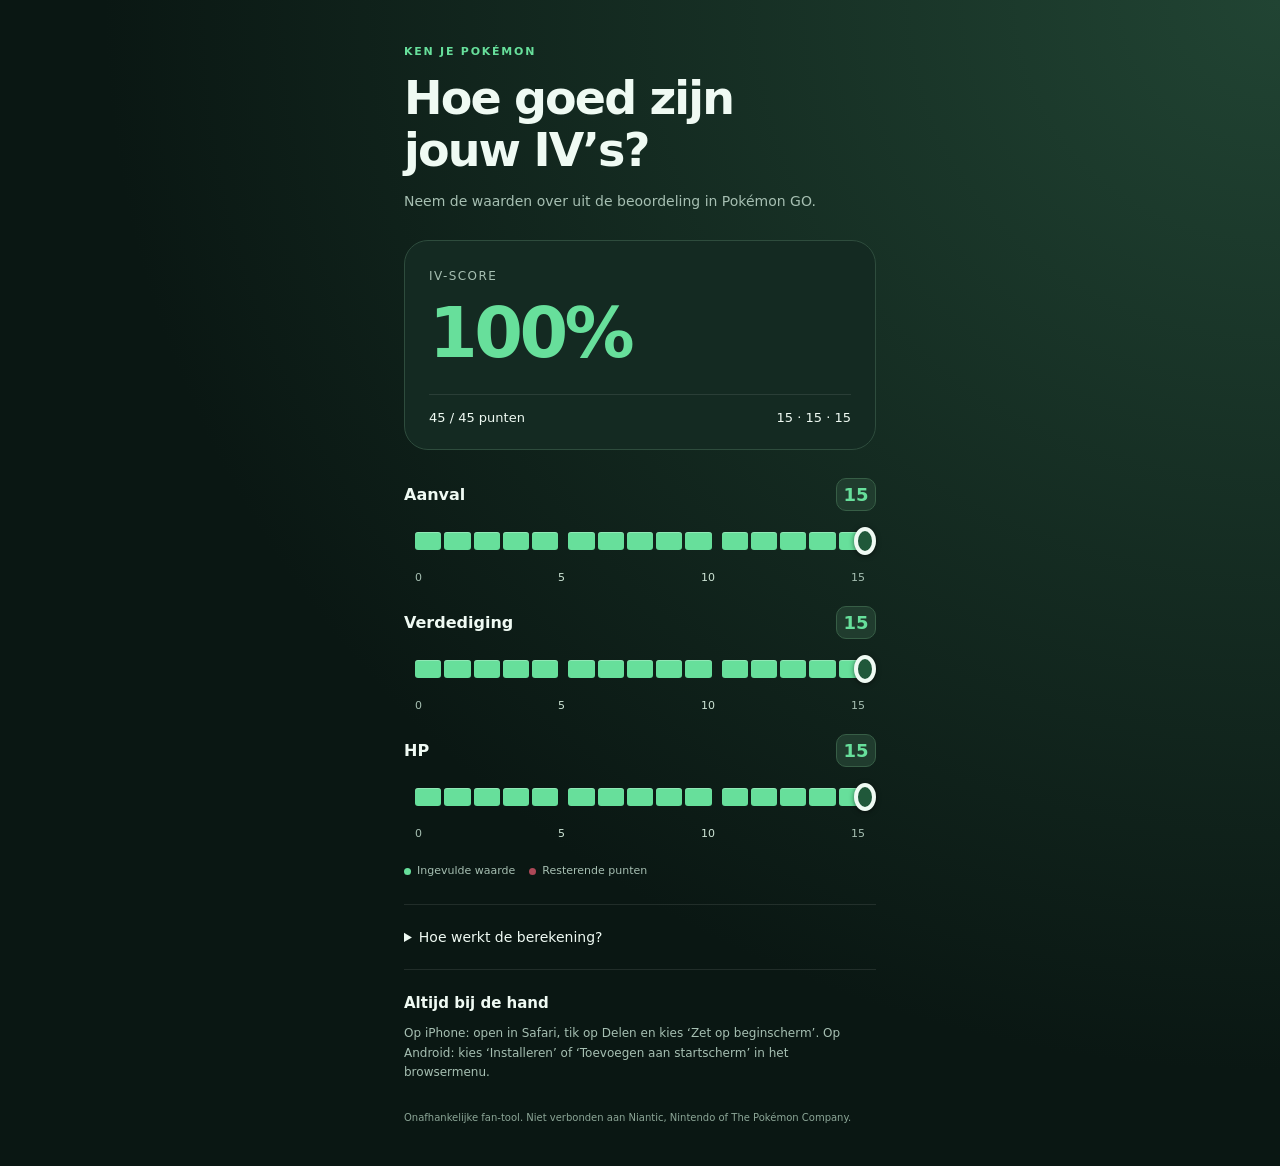
==== iv-checker/index.html @ d9f9bf14 "Show IV sliders as fifteen blocks in groups of five" ====
<!doctype html>
<html lang="nl"><head><meta charset="utf-8"><meta name="viewport" content="width=device-width,initial-scale=1"><meta name="theme-color" content="#10231d"><link rel="manifest" href="manifest.webmanifest"><link rel="icon" href="icon.svg"><link rel="apple-touch-icon" href="icon-180.png"><link rel="stylesheet" href="style.css?v=2"><title>Pokémon GO IV Checker</title><script src="app.js?v=2" defer></script></head>
<body><main><header><small>KEN JE POKÉMON</small><h1>Hoe goed zijn<br>jouw IV’s?</h1><p>Neem de waarden over uit de beoordeling in Pokémon GO.</p></header>
<section class="result" aria-label="IV-resultaat"><span>IV-score</span><output id="percentage" aria-live="polite" aria-atomic="true">100%</output><div><span id="total">45 / 45 punten</span><span id="values">15 · 15 · 15</span></div></section>
<section aria-label="IV-waarden">
<div class="stat"><label for="attack">Aanval</label><output id="attack-value" for="attack">15</output><div class="bar"><div id="attack-blocks" class="blocks" aria-hidden="true"><span class="block-group"><span class="iv-block filled" data-point="1"></span><span class="iv-block filled" data-point="2"></span><span class="iv-block filled" data-point="3"></span><span class="iv-block filled" data-point="4"></span><span class="iv-block filled" data-point="5"></span></span><span class="block-group"><span class="iv-block filled" data-point="6"></span><span class="iv-block filled" data-point="7"></span><span class="iv-block filled" data-point="8"></span><span class="iv-block filled" data-point="9"></span><span class="iv-block filled" data-point="10"></span></span><span class="block-group"><span class="iv-block filled" data-point="11"></span><span class="iv-block filled" data-point="12"></span><span class="iv-block filled" data-point="13"></span><span class="iv-block filled" data-point="14"></span><span class="iv-block filled" data-point="15"></span></span></div><input id="attack" type="range" min="0" max="15" step="1" value="15"></div><div class="scale"><span>0</span><span>5</span><span>10</span><span>15</span></div></div>
<div class="stat"><label for="defense">Verdediging</label><output id="defense-value" for="defense">15</output><div class="bar"><div id="defense-blocks" class="blocks" aria-hidden="true"><span class="block-group"><span class="iv-block filled" data-point="1"></span><span class="iv-block filled" data-point="2"></span><span class="iv-block filled" data-point="3"></span><span class="iv-block filled" data-point="4"></span><span class="iv-block filled" data-point="5"></span></span><span class="block-group"><span class="iv-block filled" data-point="6"></span><span class="iv-block filled" data-point="7"></span><span class="iv-block filled" data-point="8"></span><span class="iv-block filled" data-point="9"></span><span class="iv-block filled" data-point="10"></span></span><span class="block-group"><span class="iv-block filled" data-point="11"></span><span class="iv-block filled" data-point="12"></span><span class="iv-block filled" data-point="13"></span><span class="iv-block filled" data-point="14"></span><span class="iv-block filled" data-point="15"></span></span></div><input id="defense" type="range" min="0" max="15" step="1" value="15"></div><div class="scale"><span>0</span><span>5</span><span>10</span><span>15</span></div></div>
<div class="stat"><label for="hp">HP</label><output id="hp-value" for="hp">15</output><div class="bar"><div id="hp-blocks" class="blocks" aria-hidden="true"><span class="block-group"><span class="iv-block filled" data-point="1"></span><span class="iv-block filled" data-point="2"></span><span class="iv-block filled" data-point="3"></span><span class="iv-block filled" data-point="4"></span><span class="iv-block filled" data-point="5"></span></span><span class="block-group"><span class="iv-block filled" data-point="6"></span><span class="iv-block filled" data-point="7"></span><span class="iv-block filled" data-point="8"></span><span class="iv-block filled" data-point="9"></span><span class="iv-block filled" data-point="10"></span></span><span class="block-group"><span class="iv-block filled" data-point="11"></span><span class="iv-block filled" data-point="12"></span><span class="iv-block filled" data-point="13"></span><span class="iv-block filled" data-point="14"></span><span class="iv-block filled" data-point="15"></span></span></div><input id="hp" type="range" min="0" max="15" step="1" value="15"></div><div class="scale"><span>0</span><span>5</span><span>10</span><span>15</span></div></div>
<p class="legend"><i></i> Ingevulde waarde <i class="red"></i> Resterende punten</p></section>
<details><summary>Hoe werkt de berekening?</summary><p>(Aanval + Verdediging + HP) ÷ 45 × 100</p><p>Elke waarde ligt tussen 0 en 15. Het percentage is afgerond op één decimaal. IV’s zeggen niet alles over prestaties in gevechten.</p></details>
<aside><h2>Altijd bij de hand</h2><p>Op iPhone: open in Safari, tik op Delen en kies ‘Zet op beginscherm’. Op Android: kies ‘Installeren’ of ‘Toevoegen aan startscherm’ in het browsermenu.</p><button id="install" hidden>App installeren</button></aside><footer>Onafhankelijke fan-tool. Niet verbonden aan Niantic, Nintendo of The Pokémon Company.</footer><noscript>Schakel JavaScript in om de score te berekenen.</noscript></main></body></html>
---- iv-checker/style.css ----
:root{color-scheme:dark;font-family:system-ui,sans-serif;--green:#67df9b;--red:#ac4857;--fill:100%}*{box-sizing:border-box}body{margin:0;background:radial-gradient(ellipse at top right,#214433,transparent 65%),#0a1713;color:#effaf3;min-height:100vh}main{max-width:520px;margin:auto;padding:40px 24px}small{color:var(--green);letter-spacing:.16em;font-weight:700;font-size:11px}h1{font-size:clamp(34px,9vw,46px);line-height:1.12;letter-spacing:-.04em;margin:14px 0}p{color:#a6bfb2;line-height:1.6;font-size:14px}.result{margin:28px 0;padding:24px;background:#142a22;border:1px solid #2e4c3d;border-radius:24px}.result>span{font-size:12px;text-transform:uppercase;letter-spacing:.12em;color:#a6bfb2}.result>output{display:block;font-size:clamp(48px,14vw,70px);font-weight:800;letter-spacing:-.05em;color:var(--green);margin:8px 0 20px}.result>div{display:flex;justify-content:space-between;gap:10px;font-size:13px;border-top:1px solid #ffffff18;padding-top:15px;font-variant-numeric:tabular-nums}.stat{margin:22px 0;display:grid;grid-template-columns:1fr auto;align-items:center;gap:4px}.stat label{font-weight:650}.stat output{background:#203c2e;border:1px solid #375e46;border-radius:10px;padding:5px;min-width:40px;text-align:center;color:var(--green);font-size:18px;font-weight:750}input[type=range]{grid-column:1/-1;width:100%;height:48px;margin:0;appearance:none;-webkit-appearance:none;background:transparent;cursor:pointer;touch-action:pan-y}input::-webkit-slider-runnable-track{height:14px;border-radius:7px;background:linear-gradient(to right,var(--green) 0 var(--fill),var(--red) var(--fill) 100%)}input::-moz-range-track{height:14px;border-radius:7px;background:linear-gradient(to right,var(--green) 0 var(--fill),var(--red) var(--fill) 100%)}input::-webkit-slider-thumb{appearance:none;-webkit-appearance:none;width:30px;height:30px;margin-top:-8px;background:#effaf3;border:5px solid #20583a;border-radius:50%}input::-moz-range-thumb{width:20px;height:20px;background:#effaf3;border:5px solid #20583a;border-radius:50%}input:focus-visible,button:focus-visible,summary:focus-visible{outline:2px solid var(--green);outline-offset:4px;border-radius:8px}.scale{grid-column:1/-1;display:flex;justify-content:space-between;color:#a6bfb2;font-size:11px;margin-top:-5px}.legend{display:flex;align-items:center;flex-wrap:wrap;gap:6px;font-size:11px}.legend i{width:7px;height:7px;background:var(--green);border-radius:50%}.legend .red{background:var(--red);margin-left:8px}details{border-block:1px solid #ffffff18;padding:18px 0;margin-top:24px}summary{cursor:pointer;font-size:14px;min-height:28px;align-content:center}aside{margin-top:24px}h2{font-size:15px}aside p{font-size:12px}button{background:var(--green);color:#0a1713;border:0;border-radius:10px;padding:12px 18px;min-height:44px;font:inherit;font-weight:700;cursor:pointer}footer{margin-top:28px;color:#8ca697;font-size:10px;line-height:1.6}

/* Vijftien punten, gegroepeerd zoals de beoordeling in Pokémon GO. */
.bar{grid-column:1/-1;position:relative;height:52px}.blocks{position:absolute;inset:17px 11px;display:flex;gap:10px;pointer-events:none}.block-group{display:flex;flex:1;gap:3px;min-width:0}.iv-block{flex:1;min-width:0;background:var(--red);border-radius:3px;box-shadow:inset 0 0 0 1px #ffffff10}.iv-block.filled{background:var(--green);box-shadow:inset 0 1px 0 #ffffff45}.bar input[type=range]{position:relative;height:52px;z-index:1}.bar input::-webkit-slider-runnable-track{height:18px;background:transparent}.bar input::-moz-range-track{height:18px;background:transparent}.bar input::-webkit-slider-thumb{width:22px;height:28px;margin-top:-5px;border:4px solid #effaf3;background:#20583a;box-shadow:0 1px 5px #0008}.bar input::-moz-range-thumb{width:14px;height:20px;border:4px solid #effaf3;background:#20583a;box-shadow:0 1px 5px #0008}.scale{margin:0 11px;font-variant-numeric:tabular-nums}.scale span:nth-child(2),.scale span:nth-child(3){color:#cde4d5}
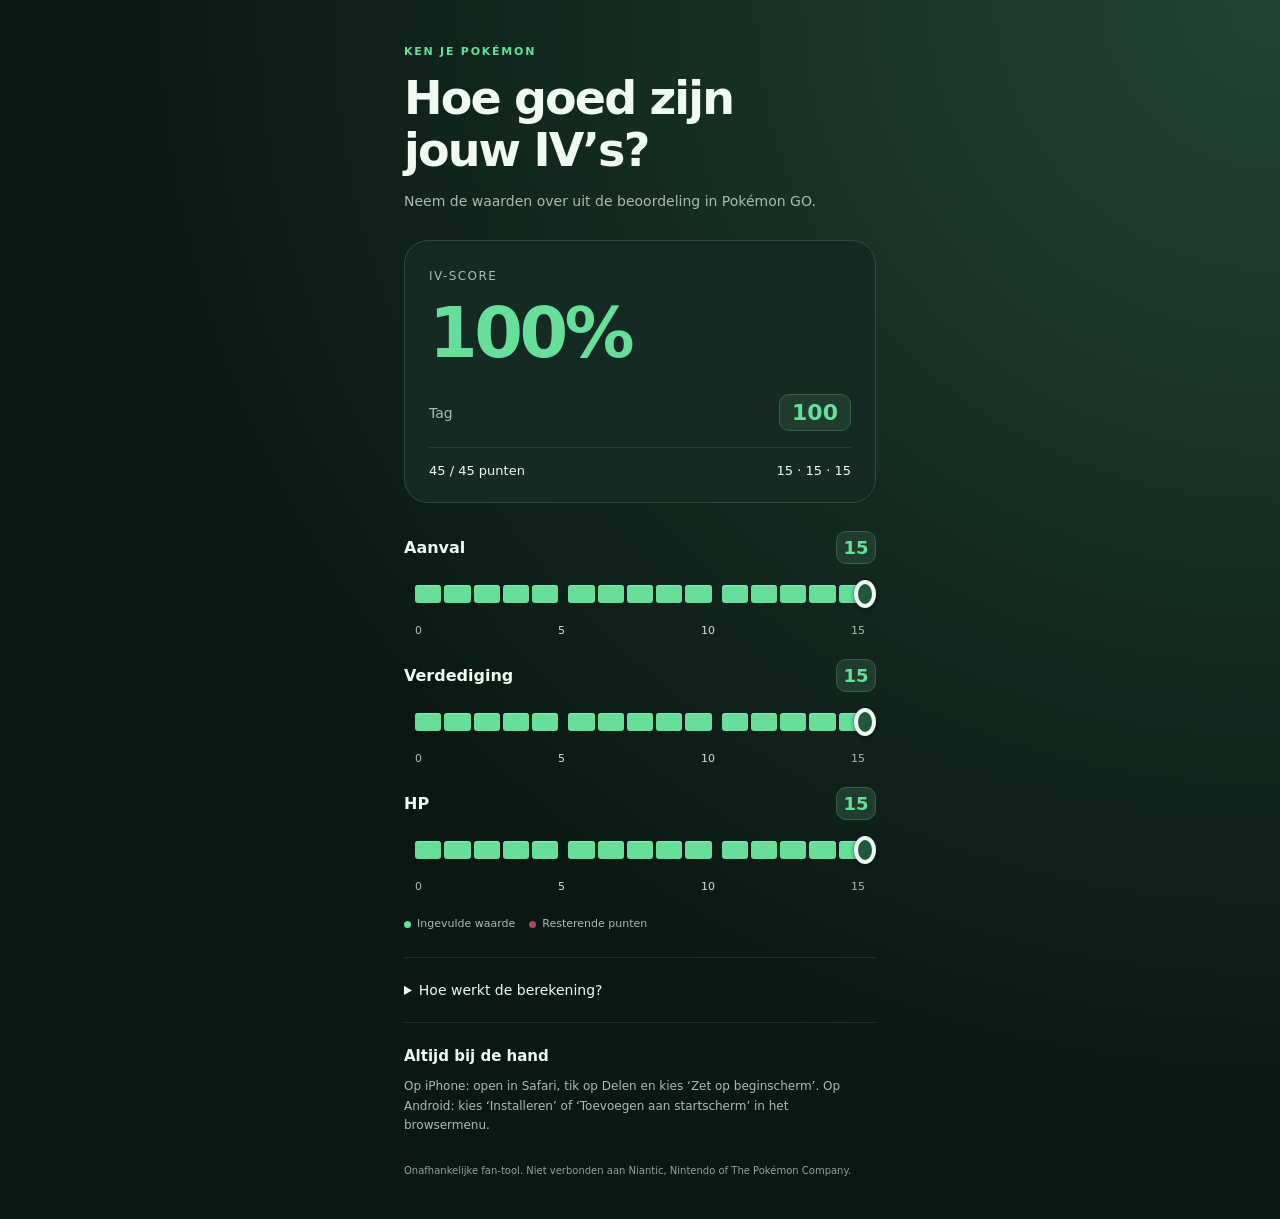
==== commit 492fe09b: "Round IV percentages to whole numbers and show Pokemon GO tag" ====
--- a/iv-checker/index.html
+++ b/iv-checker/index.html
@@ -1,11 +1,11 @@
 <!doctype html>
-<html lang="nl"><head><meta charset="utf-8"><meta name="viewport" content="width=device-width,initial-scale=1"><meta name="theme-color" content="#10231d"><link rel="manifest" href="manifest.webmanifest"><link rel="icon" href="icon.svg"><link rel="apple-touch-icon" href="icon-180.png"><link rel="stylesheet" href="style.css?v=2"><title>Pokémon GO IV Checker</title><script src="app.js?v=2" defer></script></head>
+<html lang="nl"><head><meta charset="utf-8"><meta name="viewport" content="width=device-width,initial-scale=1"><meta name="theme-color" content="#10231d"><link rel="manifest" href="manifest.webmanifest"><link rel="icon" href="icon.svg"><link rel="apple-touch-icon" href="icon-180.png"><link rel="stylesheet" href="style.css?v=3"><title>Pokémon GO IV Checker</title><script src="app.js?v=3" defer></script></head>
 <body><main><header><small>KEN JE POKÉMON</small><h1>Hoe goed zijn<br>jouw IV’s?</h1><p>Neem de waarden over uit de beoordeling in Pokémon GO.</p></header>
-<section class="result" aria-label="IV-resultaat"><span>IV-score</span><output id="percentage" aria-live="polite" aria-atomic="true">100%</output><div><span id="total">45 / 45 punten</span><span id="values">15 · 15 · 15</span></div></section>
+<section class="result" aria-label="IV-resultaat"><span>IV-score</span><output id="percentage" aria-live="polite" aria-atomic="true">100%</output><div class="tag-row"><span>Tag</span><output id="tag" aria-label="Pokémon GO tag">100</output></div><div><span id="total">45 / 45 punten</span><span id="values">15 · 15 · 15</span></div></section>
 <section aria-label="IV-waarden">
 <div class="stat"><label for="attack">Aanval</label><output id="attack-value" for="attack">15</output><div class="bar"><div id="attack-blocks" class="blocks" aria-hidden="true"><span class="block-group"><span class="iv-block filled" data-point="1"></span><span class="iv-block filled" data-point="2"></span><span class="iv-block filled" data-point="3"></span><span class="iv-block filled" data-point="4"></span><span class="iv-block filled" data-point="5"></span></span><span class="block-group"><span class="iv-block filled" data-point="6"></span><span class="iv-block filled" data-point="7"></span><span class="iv-block filled" data-point="8"></span><span class="iv-block filled" data-point="9"></span><span class="iv-block filled" data-point="10"></span></span><span class="block-group"><span class="iv-block filled" data-point="11"></span><span class="iv-block filled" data-point="12"></span><span class="iv-block filled" data-point="13"></span><span class="iv-block filled" data-point="14"></span><span class="iv-block filled" data-point="15"></span></span></div><input id="attack" type="range" min="0" max="15" step="1" value="15"></div><div class="scale"><span>0</span><span>5</span><span>10</span><span>15</span></div></div>
 <div class="stat"><label for="defense">Verdediging</label><output id="defense-value" for="defense">15</output><div class="bar"><div id="defense-blocks" class="blocks" aria-hidden="true"><span class="block-group"><span class="iv-block filled" data-point="1"></span><span class="iv-block filled" data-point="2"></span><span class="iv-block filled" data-point="3"></span><span class="iv-block filled" data-point="4"></span><span class="iv-block filled" data-point="5"></span></span><span class="block-group"><span class="iv-block filled" data-point="6"></span><span class="iv-block filled" data-point="7"></span><span class="iv-block filled" data-point="8"></span><span class="iv-block filled" data-point="9"></span><span class="iv-block filled" data-point="10"></span></span><span class="block-group"><span class="iv-block filled" data-point="11"></span><span class="iv-block filled" data-point="12"></span><span class="iv-block filled" data-point="13"></span><span class="iv-block filled" data-point="14"></span><span class="iv-block filled" data-point="15"></span></span></div><input id="defense" type="range" min="0" max="15" step="1" value="15"></div><div class="scale"><span>0</span><span>5</span><span>10</span><span>15</span></div></div>
 <div class="stat"><label for="hp">HP</label><output id="hp-value" for="hp">15</output><div class="bar"><div id="hp-blocks" class="blocks" aria-hidden="true"><span class="block-group"><span class="iv-block filled" data-point="1"></span><span class="iv-block filled" data-point="2"></span><span class="iv-block filled" data-point="3"></span><span class="iv-block filled" data-point="4"></span><span class="iv-block filled" data-point="5"></span></span><span class="block-group"><span class="iv-block filled" data-point="6"></span><span class="iv-block filled" data-point="7"></span><span class="iv-block filled" data-point="8"></span><span class="iv-block filled" data-point="9"></span><span class="iv-block filled" data-point="10"></span></span><span class="block-group"><span class="iv-block filled" data-point="11"></span><span class="iv-block filled" data-point="12"></span><span class="iv-block filled" data-point="13"></span><span class="iv-block filled" data-point="14"></span><span class="iv-block filled" data-point="15"></span></span></div><input id="hp" type="range" min="0" max="15" step="1" value="15"></div><div class="scale"><span>0</span><span>5</span><span>10</span><span>15</span></div></div>
 <p class="legend"><i></i> Ingevulde waarde <i class="red"></i> Resterende punten</p></section>
-<details><summary>Hoe werkt de berekening?</summary><p>(Aanval + Verdediging + HP) ÷ 45 × 100</p><p>Elke waarde ligt tussen 0 en 15. Het percentage is afgerond op één decimaal. IV’s zeggen niet alles over prestaties in gevechten.</p></details>
+<details><summary>Hoe werkt de berekening?</summary><p>(Aanval + Verdediging + HP) ÷ 45 × 100</p><p>Elke waarde ligt tussen 0 en 15. Het percentage is afgerond op het dichtstbijzijnde hele getal. Gebruik datzelfde getal zonder procentteken als tag in Pokémon GO. IV’s zeggen niet alles over prestaties in gevechten.</p></details>
 <aside><h2>Altijd bij de hand</h2><p>Op iPhone: open in Safari, tik op Delen en kies ‘Zet op beginscherm’. Op Android: kies ‘Installeren’ of ‘Toevoegen aan startscherm’ in het browsermenu.</p><button id="install" hidden>App installeren</button></aside><footer>Onafhankelijke fan-tool. Niet verbonden aan Niantic, Nintendo of The Pokémon Company.</footer><noscript>Schakel JavaScript in om de score te berekenen.</noscript></main></body></html>
--- a/iv-checker/style.css
+++ b/iv-checker/style.css
@@ -2,3 +2,5 @@
 
 /* Vijftien punten, gegroepeerd zoals de beoordeling in Pokémon GO. */
 .bar{grid-column:1/-1;position:relative;height:52px}.blocks{position:absolute;inset:17px 11px;display:flex;gap:10px;pointer-events:none}.block-group{display:flex;flex:1;gap:3px;min-width:0}.iv-block{flex:1;min-width:0;background:var(--red);border-radius:3px;box-shadow:inset 0 0 0 1px #ffffff10}.iv-block.filled{background:var(--green);box-shadow:inset 0 1px 0 #ffffff45}.bar input[type=range]{position:relative;height:52px;z-index:1}.bar input::-webkit-slider-runnable-track{height:18px;background:transparent}.bar input::-moz-range-track{height:18px;background:transparent}.bar input::-webkit-slider-thumb{width:22px;height:28px;margin-top:-5px;border:4px solid #effaf3;background:#20583a;box-shadow:0 1px 5px #0008}.bar input::-moz-range-thumb{width:14px;height:20px;border:4px solid #effaf3;background:#20583a;box-shadow:0 1px 5px #0008}.scale{margin:0 11px;font-variant-numeric:tabular-nums}.scale span:nth-child(2),.scale span:nth-child(3){color:#cde4d5}
+
+.result .tag-row{align-items:center;border-top:0;padding:0 0 16px;font-size:14px}.tag-row>span{color:#a6bfb2}.tag-row output{font-size:22px;font-weight:750;color:var(--green);background:#203c2e;border:1px solid #375e46;padding:5px 12px;border-radius:10px;min-width:60px;text-align:center}
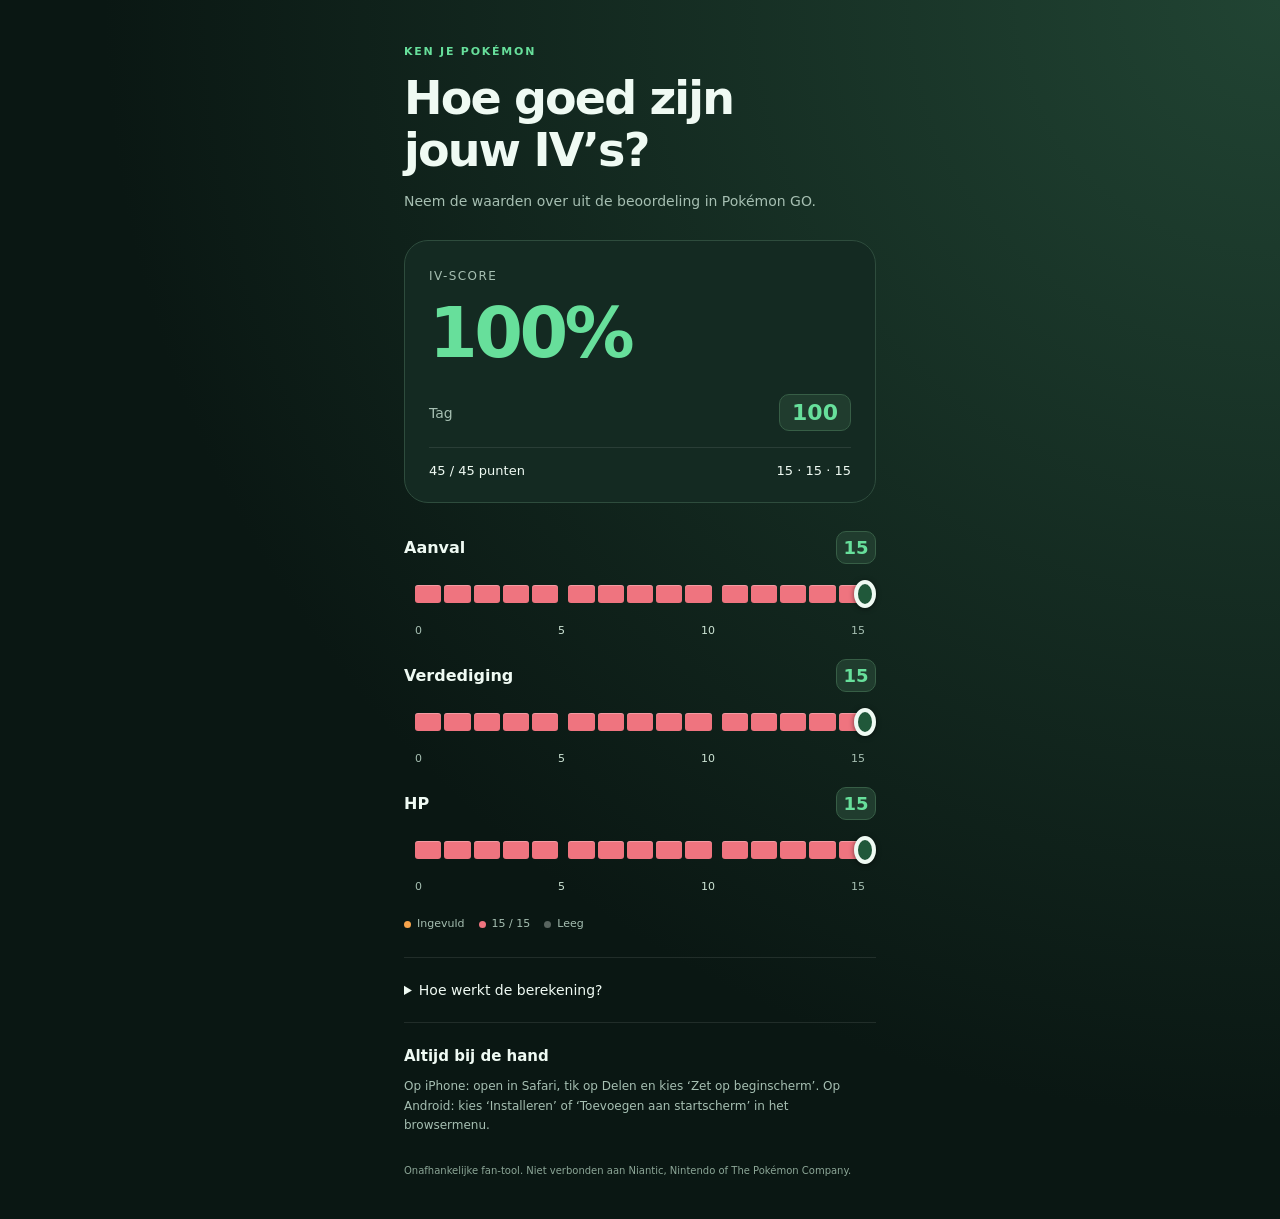
==== commit d3659dd4: "Match appraisal bar colors with orange fill and red perfect stats" ====
--- a/iv-checker/index.html
+++ b/iv-checker/index.html
@@ -1,11 +1,11 @@
 <!doctype html>
-<html lang="nl"><head><meta charset="utf-8"><meta name="viewport" content="width=device-width,initial-scale=1"><meta name="theme-color" content="#10231d"><link rel="manifest" href="manifest.webmanifest"><link rel="icon" href="icon.svg"><link rel="apple-touch-icon" href="icon-180.png"><link rel="stylesheet" href="style.css?v=3"><title>Pokémon GO IV Checker</title><script src="app.js?v=3" defer></script></head>
+<html lang="nl"><head><meta charset="utf-8"><meta name="viewport" content="width=device-width,initial-scale=1"><meta name="theme-color" content="#10231d"><link rel="manifest" href="manifest.webmanifest"><link rel="icon" href="icon.svg"><link rel="apple-touch-icon" href="icon-180.png"><link rel="stylesheet" href="style.css?v=4"><title>Pokémon GO IV Checker</title><script src="app.js?v=4" defer></script></head>
 <body><main><header><small>KEN JE POKÉMON</small><h1>Hoe goed zijn<br>jouw IV’s?</h1><p>Neem de waarden over uit de beoordeling in Pokémon GO.</p></header>
 <section class="result" aria-label="IV-resultaat"><span>IV-score</span><output id="percentage" aria-live="polite" aria-atomic="true">100%</output><div class="tag-row"><span>Tag</span><output id="tag" aria-label="Pokémon GO tag">100</output></div><div><span id="total">45 / 45 punten</span><span id="values">15 · 15 · 15</span></div></section>
 <section aria-label="IV-waarden">
 <div class="stat"><label for="attack">Aanval</label><output id="attack-value" for="attack">15</output><div class="bar"><div id="attack-blocks" class="blocks" aria-hidden="true"><span class="block-group"><span class="iv-block filled" data-point="1"></span><span class="iv-block filled" data-point="2"></span><span class="iv-block filled" data-point="3"></span><span class="iv-block filled" data-point="4"></span><span class="iv-block filled" data-point="5"></span></span><span class="block-group"><span class="iv-block filled" data-point="6"></span><span class="iv-block filled" data-point="7"></span><span class="iv-block filled" data-point="8"></span><span class="iv-block filled" data-point="9"></span><span class="iv-block filled" data-point="10"></span></span><span class="block-group"><span class="iv-block filled" data-point="11"></span><span class="iv-block filled" data-point="12"></span><span class="iv-block filled" data-point="13"></span><span class="iv-block filled" data-point="14"></span><span class="iv-block filled" data-point="15"></span></span></div><input id="attack" type="range" min="0" max="15" step="1" value="15"></div><div class="scale"><span>0</span><span>5</span><span>10</span><span>15</span></div></div>
 <div class="stat"><label for="defense">Verdediging</label><output id="defense-value" for="defense">15</output><div class="bar"><div id="defense-blocks" class="blocks" aria-hidden="true"><span class="block-group"><span class="iv-block filled" data-point="1"></span><span class="iv-block filled" data-point="2"></span><span class="iv-block filled" data-point="3"></span><span class="iv-block filled" data-point="4"></span><span class="iv-block filled" data-point="5"></span></span><span class="block-group"><span class="iv-block filled" data-point="6"></span><span class="iv-block filled" data-point="7"></span><span class="iv-block filled" data-point="8"></span><span class="iv-block filled" data-point="9"></span><span class="iv-block filled" data-point="10"></span></span><span class="block-group"><span class="iv-block filled" data-point="11"></span><span class="iv-block filled" data-point="12"></span><span class="iv-block filled" data-point="13"></span><span class="iv-block filled" data-point="14"></span><span class="iv-block filled" data-point="15"></span></span></div><input id="defense" type="range" min="0" max="15" step="1" value="15"></div><div class="scale"><span>0</span><span>5</span><span>10</span><span>15</span></div></div>
 <div class="stat"><label for="hp">HP</label><output id="hp-value" for="hp">15</output><div class="bar"><div id="hp-blocks" class="blocks" aria-hidden="true"><span class="block-group"><span class="iv-block filled" data-point="1"></span><span class="iv-block filled" data-point="2"></span><span class="iv-block filled" data-point="3"></span><span class="iv-block filled" data-point="4"></span><span class="iv-block filled" data-point="5"></span></span><span class="block-group"><span class="iv-block filled" data-point="6"></span><span class="iv-block filled" data-point="7"></span><span class="iv-block filled" data-point="8"></span><span class="iv-block filled" data-point="9"></span><span class="iv-block filled" data-point="10"></span></span><span class="block-group"><span class="iv-block filled" data-point="11"></span><span class="iv-block filled" data-point="12"></span><span class="iv-block filled" data-point="13"></span><span class="iv-block filled" data-point="14"></span><span class="iv-block filled" data-point="15"></span></span></div><input id="hp" type="range" min="0" max="15" step="1" value="15"></div><div class="scale"><span>0</span><span>5</span><span>10</span><span>15</span></div></div>
-<p class="legend"><i></i> Ingevulde waarde <i class="red"></i> Resterende punten</p></section>
-<details><summary>Hoe werkt de berekening?</summary><p>(Aanval + Verdediging + HP) ÷ 45 × 100</p><p>Elke waarde ligt tussen 0 en 15. Het percentage is afgerond op het dichtstbijzijnde hele getal. Gebruik datzelfde getal zonder procentteken als tag in Pokémon GO. IV’s zeggen niet alles over prestaties in gevechten.</p></details>
+<p class="legend"><i class="orange"></i> Ingevuld <i class="red"></i> 15 / 15 <i class="empty"></i> Leeg</p></section>
+<details><summary>Hoe werkt de berekening?</summary><p>(Aanval + Verdediging + HP) ÷ 45 × 100</p><p>Elke waarde ligt tussen 0 en 15. Het percentage is afgerond op het dichtstbijzijnde hele getal. Gebruik datzelfde getal zonder procentteken als tag in Pokémon GO. Gevulde blokjes zijn oranje; bij 15 punten wordt die hele balk rood. Lege blokjes zijn grijs. IV’s zeggen niet alles over prestaties in gevechten.</p></details>
 <aside><h2>Altijd bij de hand</h2><p>Op iPhone: open in Safari, tik op Delen en kies ‘Zet op beginscherm’. Op Android: kies ‘Installeren’ of ‘Toevoegen aan startscherm’ in het browsermenu.</p><button id="install" hidden>App installeren</button></aside><footer>Onafhankelijke fan-tool. Niet verbonden aan Niantic, Nintendo of The Pokémon Company.</footer><noscript>Schakel JavaScript in om de score te berekenen.</noscript></main></body></html>
--- a/iv-checker/style.css
+++ b/iv-checker/style.css
@@ -1,6 +1,8 @@
 :root{color-scheme:dark;font-family:system-ui,sans-serif;--green:#67df9b;--red:#ac4857;--fill:100%}*{box-sizing:border-box}body{margin:0;background:radial-gradient(ellipse at top right,#214433,transparent 65%),#0a1713;color:#effaf3;min-height:100vh}main{max-width:520px;margin:auto;padding:40px 24px}small{color:var(--green);letter-spacing:.16em;font-weight:700;font-size:11px}h1{font-size:clamp(34px,9vw,46px);line-height:1.12;letter-spacing:-.04em;margin:14px 0}p{color:#a6bfb2;line-height:1.6;font-size:14px}.result{margin:28px 0;padding:24px;background:#142a22;border:1px solid #2e4c3d;border-radius:24px}.result>span{font-size:12px;text-transform:uppercase;letter-spacing:.12em;color:#a6bfb2}.result>output{display:block;font-size:clamp(48px,14vw,70px);font-weight:800;letter-spacing:-.05em;color:var(--green);margin:8px 0 20px}.result>div{display:flex;justify-content:space-between;gap:10px;font-size:13px;border-top:1px solid #ffffff18;padding-top:15px;font-variant-numeric:tabular-nums}.stat{margin:22px 0;display:grid;grid-template-columns:1fr auto;align-items:center;gap:4px}.stat label{font-weight:650}.stat output{background:#203c2e;border:1px solid #375e46;border-radius:10px;padding:5px;min-width:40px;text-align:center;color:var(--green);font-size:18px;font-weight:750}input[type=range]{grid-column:1/-1;width:100%;height:48px;margin:0;appearance:none;-webkit-appearance:none;background:transparent;cursor:pointer;touch-action:pan-y}input::-webkit-slider-runnable-track{height:14px;border-radius:7px;background:linear-gradient(to right,var(--green) 0 var(--fill),var(--red) var(--fill) 100%)}input::-moz-range-track{height:14px;border-radius:7px;background:linear-gradient(to right,var(--green) 0 var(--fill),var(--red) var(--fill) 100%)}input::-webkit-slider-thumb{appearance:none;-webkit-appearance:none;width:30px;height:30px;margin-top:-8px;background:#effaf3;border:5px solid #20583a;border-radius:50%}input::-moz-range-thumb{width:20px;height:20px;background:#effaf3;border:5px solid #20583a;border-radius:50%}input:focus-visible,button:focus-visible,summary:focus-visible{outline:2px solid var(--green);outline-offset:4px;border-radius:8px}.scale{grid-column:1/-1;display:flex;justify-content:space-between;color:#a6bfb2;font-size:11px;margin-top:-5px}.legend{display:flex;align-items:center;flex-wrap:wrap;gap:6px;font-size:11px}.legend i{width:7px;height:7px;background:var(--green);border-radius:50%}.legend .red{background:var(--red);margin-left:8px}details{border-block:1px solid #ffffff18;padding:18px 0;margin-top:24px}summary{cursor:pointer;font-size:14px;min-height:28px;align-content:center}aside{margin-top:24px}h2{font-size:15px}aside p{font-size:12px}button{background:var(--green);color:#0a1713;border:0;border-radius:10px;padding:12px 18px;min-height:44px;font:inherit;font-weight:700;cursor:pointer}footer{margin-top:28px;color:#8ca697;font-size:10px;line-height:1.6}
 
 /* Vijftien punten, gegroepeerd zoals de beoordeling in Pokémon GO. */
-.bar{grid-column:1/-1;position:relative;height:52px}.blocks{position:absolute;inset:17px 11px;display:flex;gap:10px;pointer-events:none}.block-group{display:flex;flex:1;gap:3px;min-width:0}.iv-block{flex:1;min-width:0;background:var(--red);border-radius:3px;box-shadow:inset 0 0 0 1px #ffffff10}.iv-block.filled{background:var(--green);box-shadow:inset 0 1px 0 #ffffff45}.bar input[type=range]{position:relative;height:52px;z-index:1}.bar input::-webkit-slider-runnable-track{height:18px;background:transparent}.bar input::-moz-range-track{height:18px;background:transparent}.bar input::-webkit-slider-thumb{width:22px;height:28px;margin-top:-5px;border:4px solid #effaf3;background:#20583a;box-shadow:0 1px 5px #0008}.bar input::-moz-range-thumb{width:14px;height:20px;border:4px solid #effaf3;background:#20583a;box-shadow:0 1px 5px #0008}.scale{margin:0 11px;font-variant-numeric:tabular-nums}.scale span:nth-child(2),.scale span:nth-child(3){color:#cde4d5}
+.bar{grid-column:1/-1;position:relative;height:52px}.blocks{position:absolute;inset:17px 11px;display:flex;gap:10px;pointer-events:none}.block-group{display:flex;flex:1;gap:3px;min-width:0}.iv-block{flex:1;min-width:0;background:#58645f;border-radius:3px;box-shadow:inset 0 0 0 1px #ffffff10}.iv-block.filled{background:#f6a34b;box-shadow:inset 0 1px 0 #ffffff45}.bar input[type=range]{position:relative;height:52px;z-index:1}.bar input::-webkit-slider-runnable-track{height:18px;background:transparent}.bar input::-moz-range-track{height:18px;background:transparent}.bar input::-webkit-slider-thumb{width:22px;height:28px;margin-top:-5px;border:4px solid #effaf3;background:#20583a;box-shadow:0 1px 5px #0008}.bar input::-moz-range-thumb{width:14px;height:20px;border:4px solid #effaf3;background:#20583a;box-shadow:0 1px 5px #0008}.scale{margin:0 11px;font-variant-numeric:tabular-nums}.scale span:nth-child(2),.scale span:nth-child(3){color:#cde4d5}
 
 .result .tag-row{align-items:center;border-top:0;padding:0 0 16px;font-size:14px}.tag-row>span{color:#a6bfb2}.tag-row output{font-size:22px;font-weight:750;color:var(--green);background:#203c2e;border:1px solid #375e46;padding:5px 12px;border-radius:10px;min-width:60px;text-align:center}
+
+.blocks.perfect .iv-block.filled{background:#ef747f}.legend .orange{background:#f6a34b}.legend .red{background:#ef747f}.legend .empty{background:#58645f;margin-left:8px}
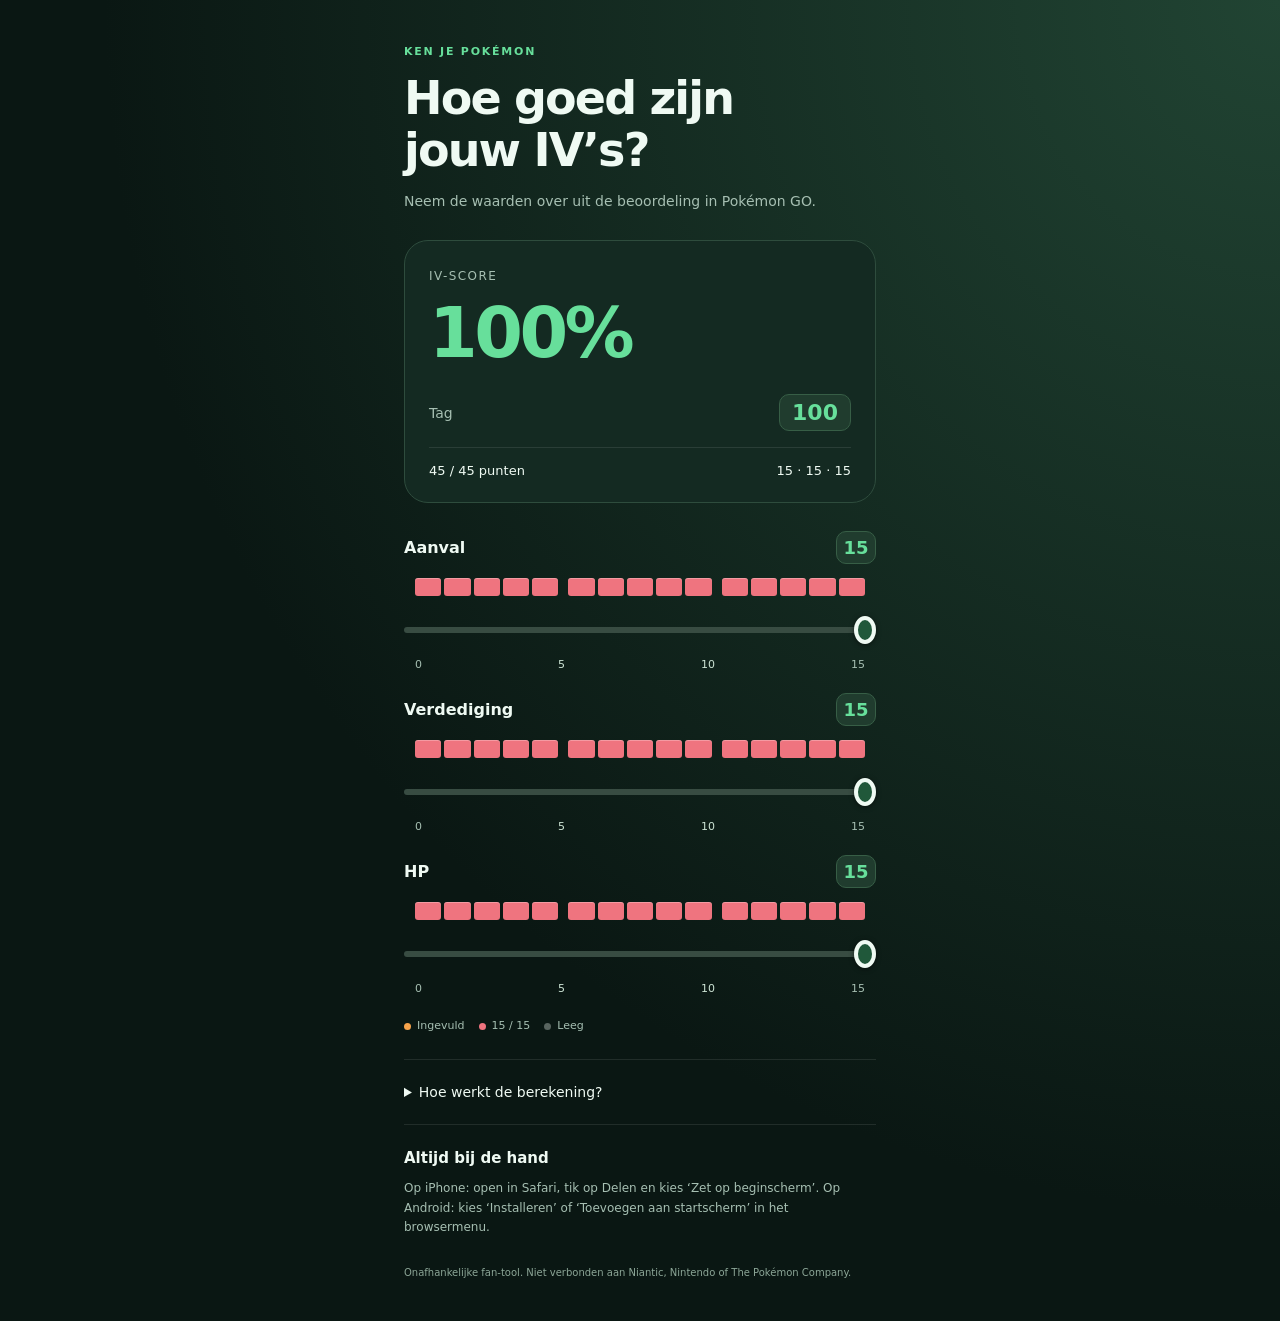
==== commit 2babe164: "Place touch sliders below IV block displays" ====
--- a/iv-checker/index.html
+++ b/iv-checker/index.html
@@ -1,5 +1,5 @@
 <!doctype html>
-<html lang="nl"><head><meta charset="utf-8"><meta name="viewport" content="width=device-width,initial-scale=1"><meta name="theme-color" content="#10231d"><link rel="manifest" href="manifest.webmanifest"><link rel="icon" href="icon.svg"><link rel="apple-touch-icon" href="icon-180.png"><link rel="stylesheet" href="style.css?v=4"><title>Pokémon GO IV Checker</title><script src="app.js?v=4" defer></script></head>
+<html lang="nl"><head><meta charset="utf-8"><meta name="viewport" content="width=device-width,initial-scale=1"><meta name="theme-color" content="#10231d"><link rel="manifest" href="manifest.webmanifest"><link rel="icon" href="icon.svg"><link rel="apple-touch-icon" href="icon-180.png"><link rel="stylesheet" href="style.css?v=5"><title>Pokémon GO IV Checker</title><script src="app.js?v=5" defer></script></head>
 <body><main><header><small>KEN JE POKÉMON</small><h1>Hoe goed zijn<br>jouw IV’s?</h1><p>Neem de waarden over uit de beoordeling in Pokémon GO.</p></header>
 <section class="result" aria-label="IV-resultaat"><span>IV-score</span><output id="percentage" aria-live="polite" aria-atomic="true">100%</output><div class="tag-row"><span>Tag</span><output id="tag" aria-label="Pokémon GO tag">100</output></div><div><span id="total">45 / 45 punten</span><span id="values">15 · 15 · 15</span></div></section>
 <section aria-label="IV-waarden">
--- a/iv-checker/style.css
+++ b/iv-checker/style.css
@@ -1,7 +1,7 @@
 :root{color-scheme:dark;font-family:system-ui,sans-serif;--green:#67df9b;--red:#ac4857;--fill:100%}*{box-sizing:border-box}body{margin:0;background:radial-gradient(ellipse at top right,#214433,transparent 65%),#0a1713;color:#effaf3;min-height:100vh}main{max-width:520px;margin:auto;padding:40px 24px}small{color:var(--green);letter-spacing:.16em;font-weight:700;font-size:11px}h1{font-size:clamp(34px,9vw,46px);line-height:1.12;letter-spacing:-.04em;margin:14px 0}p{color:#a6bfb2;line-height:1.6;font-size:14px}.result{margin:28px 0;padding:24px;background:#142a22;border:1px solid #2e4c3d;border-radius:24px}.result>span{font-size:12px;text-transform:uppercase;letter-spacing:.12em;color:#a6bfb2}.result>output{display:block;font-size:clamp(48px,14vw,70px);font-weight:800;letter-spacing:-.05em;color:var(--green);margin:8px 0 20px}.result>div{display:flex;justify-content:space-between;gap:10px;font-size:13px;border-top:1px solid #ffffff18;padding-top:15px;font-variant-numeric:tabular-nums}.stat{margin:22px 0;display:grid;grid-template-columns:1fr auto;align-items:center;gap:4px}.stat label{font-weight:650}.stat output{background:#203c2e;border:1px solid #375e46;border-radius:10px;padding:5px;min-width:40px;text-align:center;color:var(--green);font-size:18px;font-weight:750}input[type=range]{grid-column:1/-1;width:100%;height:48px;margin:0;appearance:none;-webkit-appearance:none;background:transparent;cursor:pointer;touch-action:pan-y}input::-webkit-slider-runnable-track{height:14px;border-radius:7px;background:linear-gradient(to right,var(--green) 0 var(--fill),var(--red) var(--fill) 100%)}input::-moz-range-track{height:14px;border-radius:7px;background:linear-gradient(to right,var(--green) 0 var(--fill),var(--red) var(--fill) 100%)}input::-webkit-slider-thumb{appearance:none;-webkit-appearance:none;width:30px;height:30px;margin-top:-8px;background:#effaf3;border:5px solid #20583a;border-radius:50%}input::-moz-range-thumb{width:20px;height:20px;background:#effaf3;border:5px solid #20583a;border-radius:50%}input:focus-visible,button:focus-visible,summary:focus-visible{outline:2px solid var(--green);outline-offset:4px;border-radius:8px}.scale{grid-column:1/-1;display:flex;justify-content:space-between;color:#a6bfb2;font-size:11px;margin-top:-5px}.legend{display:flex;align-items:center;flex-wrap:wrap;gap:6px;font-size:11px}.legend i{width:7px;height:7px;background:var(--green);border-radius:50%}.legend .red{background:var(--red);margin-left:8px}details{border-block:1px solid #ffffff18;padding:18px 0;margin-top:24px}summary{cursor:pointer;font-size:14px;min-height:28px;align-content:center}aside{margin-top:24px}h2{font-size:15px}aside p{font-size:12px}button{background:var(--green);color:#0a1713;border:0;border-radius:10px;padding:12px 18px;min-height:44px;font:inherit;font-weight:700;cursor:pointer}footer{margin-top:28px;color:#8ca697;font-size:10px;line-height:1.6}
 
 /* Vijftien punten, gegroepeerd zoals de beoordeling in Pokémon GO. */
-.bar{grid-column:1/-1;position:relative;height:52px}.blocks{position:absolute;inset:17px 11px;display:flex;gap:10px;pointer-events:none}.block-group{display:flex;flex:1;gap:3px;min-width:0}.iv-block{flex:1;min-width:0;background:#58645f;border-radius:3px;box-shadow:inset 0 0 0 1px #ffffff10}.iv-block.filled{background:#f6a34b;box-shadow:inset 0 1px 0 #ffffff45}.bar input[type=range]{position:relative;height:52px;z-index:1}.bar input::-webkit-slider-runnable-track{height:18px;background:transparent}.bar input::-moz-range-track{height:18px;background:transparent}.bar input::-webkit-slider-thumb{width:22px;height:28px;margin-top:-5px;border:4px solid #effaf3;background:#20583a;box-shadow:0 1px 5px #0008}.bar input::-moz-range-thumb{width:14px;height:20px;border:4px solid #effaf3;background:#20583a;box-shadow:0 1px 5px #0008}.scale{margin:0 11px;font-variant-numeric:tabular-nums}.scale span:nth-child(2),.scale span:nth-child(3){color:#cde4d5}
+.bar{grid-column:1/-1;padding-top:10px}.blocks{display:flex;height:18px;margin:0 11px 10px;gap:10px;pointer-events:none}.block-group{display:flex;flex:1;gap:3px;min-width:0}.iv-block{flex:1;min-width:0;background:#58645f;border-radius:3px;box-shadow:inset 0 0 0 1px #ffffff10}.iv-block.filled{background:#f6a34b;box-shadow:inset 0 1px 0 #ffffff45}.bar input[type=range]{display:block;height:48px}.bar input::-webkit-slider-runnable-track{height:6px;background:#384c42;border-radius:3px}.bar input::-moz-range-track{height:6px;background:#384c42;border-radius:3px}.bar input::-webkit-slider-thumb{width:22px;height:28px;margin-top:-11px;border:4px solid #effaf3;background:#20583a;box-shadow:0 1px 5px #0008}.bar input::-moz-range-thumb{width:14px;height:20px;border:4px solid #effaf3;background:#20583a;box-shadow:0 1px 5px #0008}.scale{margin:0 11px;font-variant-numeric:tabular-nums}.scale span:nth-child(2),.scale span:nth-child(3){color:#cde4d5}
 
 .result .tag-row{align-items:center;border-top:0;padding:0 0 16px;font-size:14px}.tag-row>span{color:#a6bfb2}.tag-row output{font-size:22px;font-weight:750;color:var(--green);background:#203c2e;border:1px solid #375e46;padding:5px 12px;border-radius:10px;min-width:60px;text-align:center}
 
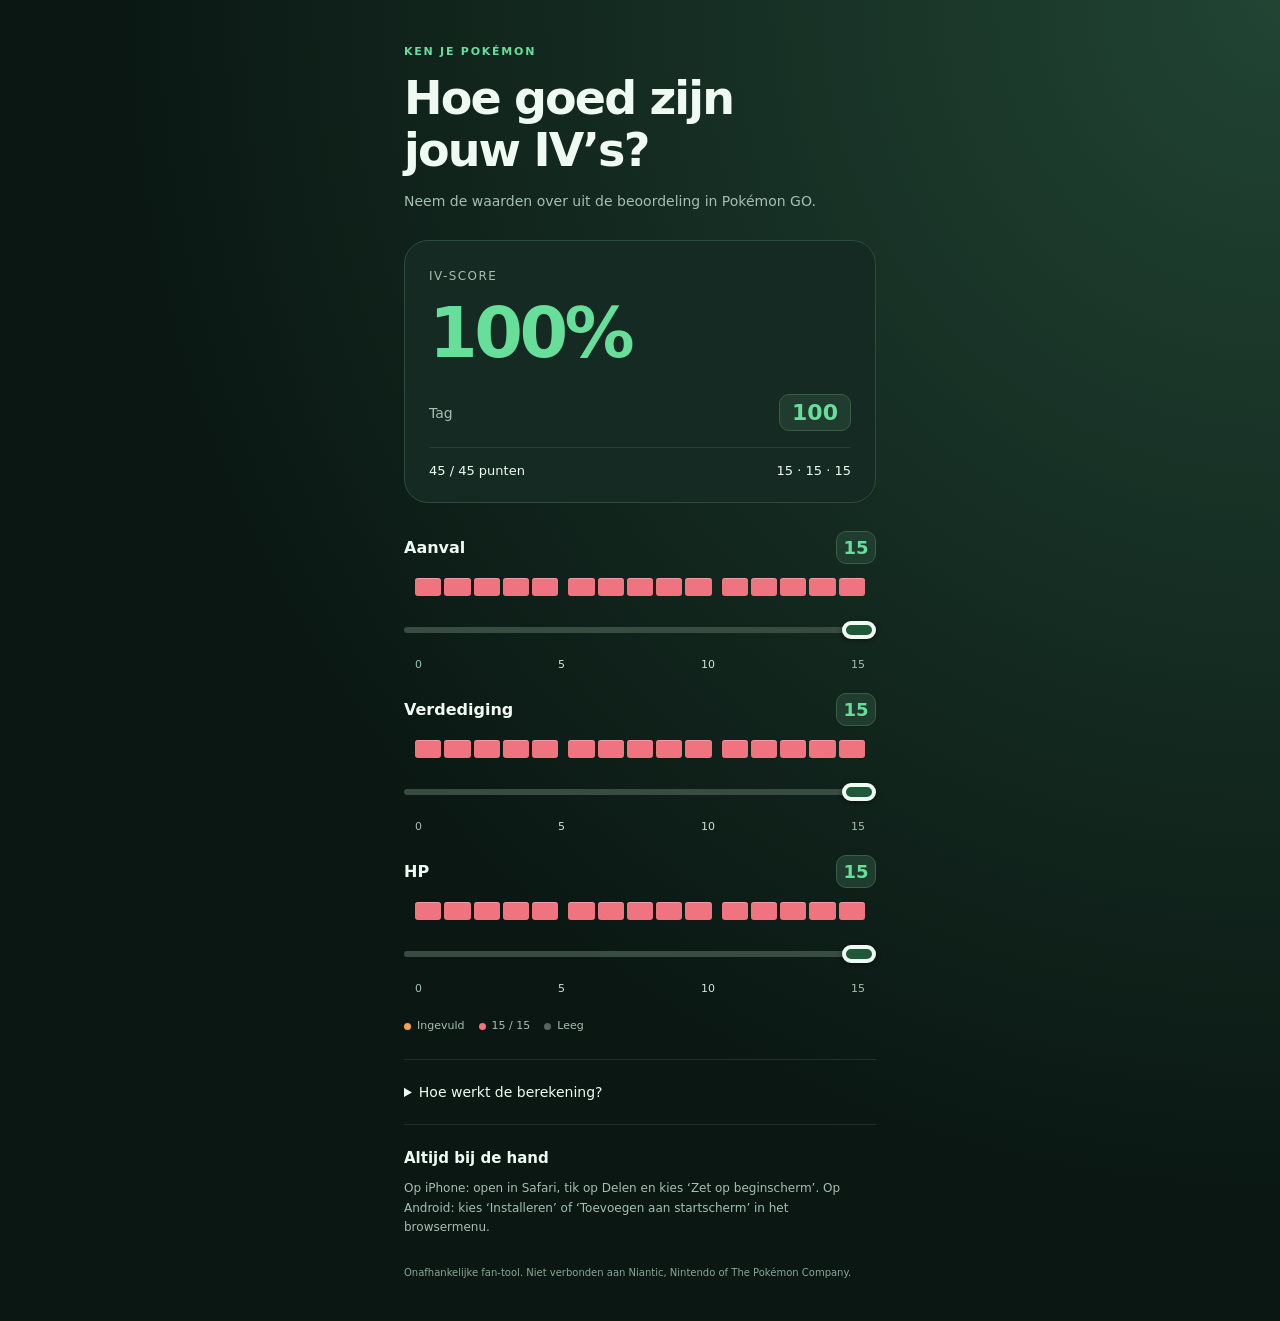
==== commit ce8aba36: "Use horizontal pill-shaped slider handles" ====
--- a/iv-checker/index.html
+++ b/iv-checker/index.html
@@ -1,5 +1,5 @@
 <!doctype html>
-<html lang="nl"><head><meta charset="utf-8"><meta name="viewport" content="width=device-width,initial-scale=1"><meta name="theme-color" content="#10231d"><link rel="manifest" href="manifest.webmanifest"><link rel="icon" href="icon.svg"><link rel="apple-touch-icon" href="icon-180.png"><link rel="stylesheet" href="style.css?v=5"><title>Pokémon GO IV Checker</title><script src="app.js?v=5" defer></script></head>
+<html lang="nl"><head><meta charset="utf-8"><meta name="viewport" content="width=device-width,initial-scale=1"><meta name="theme-color" content="#10231d"><link rel="manifest" href="manifest.webmanifest"><link rel="icon" href="icon.svg"><link rel="apple-touch-icon" href="icon-180.png"><link rel="stylesheet" href="style.css?v=6"><title>Pokémon GO IV Checker</title><script src="app.js?v=6" defer></script></head>
 <body><main><header><small>KEN JE POKÉMON</small><h1>Hoe goed zijn<br>jouw IV’s?</h1><p>Neem de waarden over uit de beoordeling in Pokémon GO.</p></header>
 <section class="result" aria-label="IV-resultaat"><span>IV-score</span><output id="percentage" aria-live="polite" aria-atomic="true">100%</output><div class="tag-row"><span>Tag</span><output id="tag" aria-label="Pokémon GO tag">100</output></div><div><span id="total">45 / 45 punten</span><span id="values">15 · 15 · 15</span></div></section>
 <section aria-label="IV-waarden">
--- a/iv-checker/style.css
+++ b/iv-checker/style.css
@@ -1,7 +1,7 @@
 :root{color-scheme:dark;font-family:system-ui,sans-serif;--green:#67df9b;--red:#ac4857;--fill:100%}*{box-sizing:border-box}body{margin:0;background:radial-gradient(ellipse at top right,#214433,transparent 65%),#0a1713;color:#effaf3;min-height:100vh}main{max-width:520px;margin:auto;padding:40px 24px}small{color:var(--green);letter-spacing:.16em;font-weight:700;font-size:11px}h1{font-size:clamp(34px,9vw,46px);line-height:1.12;letter-spacing:-.04em;margin:14px 0}p{color:#a6bfb2;line-height:1.6;font-size:14px}.result{margin:28px 0;padding:24px;background:#142a22;border:1px solid #2e4c3d;border-radius:24px}.result>span{font-size:12px;text-transform:uppercase;letter-spacing:.12em;color:#a6bfb2}.result>output{display:block;font-size:clamp(48px,14vw,70px);font-weight:800;letter-spacing:-.05em;color:var(--green);margin:8px 0 20px}.result>div{display:flex;justify-content:space-between;gap:10px;font-size:13px;border-top:1px solid #ffffff18;padding-top:15px;font-variant-numeric:tabular-nums}.stat{margin:22px 0;display:grid;grid-template-columns:1fr auto;align-items:center;gap:4px}.stat label{font-weight:650}.stat output{background:#203c2e;border:1px solid #375e46;border-radius:10px;padding:5px;min-width:40px;text-align:center;color:var(--green);font-size:18px;font-weight:750}input[type=range]{grid-column:1/-1;width:100%;height:48px;margin:0;appearance:none;-webkit-appearance:none;background:transparent;cursor:pointer;touch-action:pan-y}input::-webkit-slider-runnable-track{height:14px;border-radius:7px;background:linear-gradient(to right,var(--green) 0 var(--fill),var(--red) var(--fill) 100%)}input::-moz-range-track{height:14px;border-radius:7px;background:linear-gradient(to right,var(--green) 0 var(--fill),var(--red) var(--fill) 100%)}input::-webkit-slider-thumb{appearance:none;-webkit-appearance:none;width:30px;height:30px;margin-top:-8px;background:#effaf3;border:5px solid #20583a;border-radius:50%}input::-moz-range-thumb{width:20px;height:20px;background:#effaf3;border:5px solid #20583a;border-radius:50%}input:focus-visible,button:focus-visible,summary:focus-visible{outline:2px solid var(--green);outline-offset:4px;border-radius:8px}.scale{grid-column:1/-1;display:flex;justify-content:space-between;color:#a6bfb2;font-size:11px;margin-top:-5px}.legend{display:flex;align-items:center;flex-wrap:wrap;gap:6px;font-size:11px}.legend i{width:7px;height:7px;background:var(--green);border-radius:50%}.legend .red{background:var(--red);margin-left:8px}details{border-block:1px solid #ffffff18;padding:18px 0;margin-top:24px}summary{cursor:pointer;font-size:14px;min-height:28px;align-content:center}aside{margin-top:24px}h2{font-size:15px}aside p{font-size:12px}button{background:var(--green);color:#0a1713;border:0;border-radius:10px;padding:12px 18px;min-height:44px;font:inherit;font-weight:700;cursor:pointer}footer{margin-top:28px;color:#8ca697;font-size:10px;line-height:1.6}
 
 /* Vijftien punten, gegroepeerd zoals de beoordeling in Pokémon GO. */
-.bar{grid-column:1/-1;padding-top:10px}.blocks{display:flex;height:18px;margin:0 11px 10px;gap:10px;pointer-events:none}.block-group{display:flex;flex:1;gap:3px;min-width:0}.iv-block{flex:1;min-width:0;background:#58645f;border-radius:3px;box-shadow:inset 0 0 0 1px #ffffff10}.iv-block.filled{background:#f6a34b;box-shadow:inset 0 1px 0 #ffffff45}.bar input[type=range]{display:block;height:48px}.bar input::-webkit-slider-runnable-track{height:6px;background:#384c42;border-radius:3px}.bar input::-moz-range-track{height:6px;background:#384c42;border-radius:3px}.bar input::-webkit-slider-thumb{width:22px;height:28px;margin-top:-11px;border:4px solid #effaf3;background:#20583a;box-shadow:0 1px 5px #0008}.bar input::-moz-range-thumb{width:14px;height:20px;border:4px solid #effaf3;background:#20583a;box-shadow:0 1px 5px #0008}.scale{margin:0 11px;font-variant-numeric:tabular-nums}.scale span:nth-child(2),.scale span:nth-child(3){color:#cde4d5}
+.bar{grid-column:1/-1;padding-top:10px}.blocks{display:flex;height:18px;margin:0 11px 10px;gap:10px;pointer-events:none}.block-group{display:flex;flex:1;gap:3px;min-width:0}.iv-block{flex:1;min-width:0;background:#58645f;border-radius:3px;box-shadow:inset 0 0 0 1px #ffffff10}.iv-block.filled{background:#f6a34b;box-shadow:inset 0 1px 0 #ffffff45}.bar input[type=range]{display:block;height:48px}.bar input::-webkit-slider-runnable-track{height:6px;background:#384c42;border-radius:3px}.bar input::-moz-range-track{height:6px;background:#384c42;border-radius:3px}.bar input::-webkit-slider-thumb{box-sizing:border-box;width:34px;height:18px;margin-top:-6px;border:4px solid #effaf3;border-radius:999px;background:#20583a;box-shadow:0 1px 5px #0008}.bar input::-moz-range-thumb{box-sizing:border-box;width:34px;height:18px;border:4px solid #effaf3;border-radius:999px;background:#20583a;box-shadow:0 1px 5px #0008}.scale{margin:0 11px;font-variant-numeric:tabular-nums}.scale span:nth-child(2),.scale span:nth-child(3){color:#cde4d5}
 
 .result .tag-row{align-items:center;border-top:0;padding:0 0 16px;font-size:14px}.tag-row>span{color:#a6bfb2}.tag-row output{font-size:22px;font-weight:750;color:var(--green);background:#203c2e;border:1px solid #375e46;padding:5px 12px;border-radius:10px;min-width:60px;text-align:center}
 
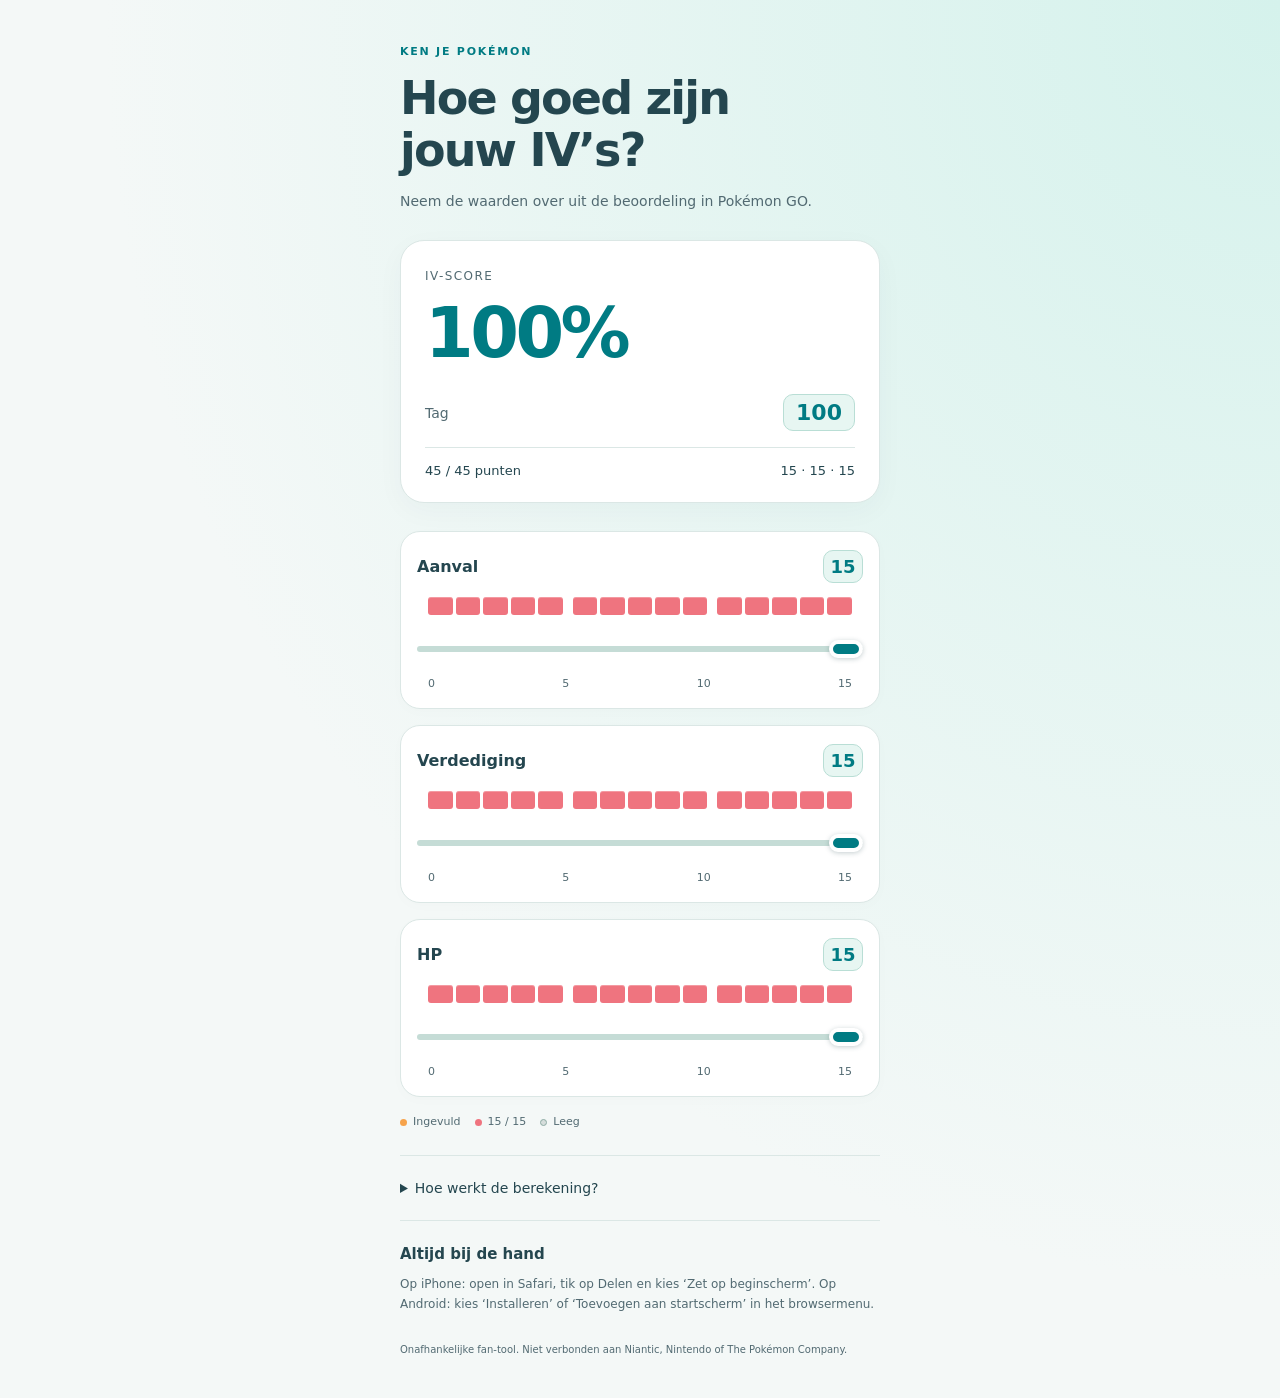
==== commit 5bbd722c: "Refresh checker with light Pokemon GO inspired colors" ====
--- a/iv-checker/index.html
+++ b/iv-checker/index.html
@@ -1,5 +1,5 @@
 <!doctype html>
-<html lang="nl"><head><meta charset="utf-8"><meta name="viewport" content="width=device-width,initial-scale=1"><meta name="theme-color" content="#10231d"><link rel="manifest" href="manifest.webmanifest"><link rel="icon" href="icon.svg"><link rel="apple-touch-icon" href="icon-180.png"><link rel="stylesheet" href="style.css?v=6"><title>Pokémon GO IV Checker</title><script src="app.js?v=6" defer></script></head>
+<html lang="nl"><head><meta charset="utf-8"><meta name="viewport" content="width=device-width,initial-scale=1"><meta name="theme-color" content="#f4f8f7"><link rel="manifest" href="manifest.webmanifest"><link rel="icon" href="icon.svg"><link rel="apple-touch-icon" href="icon-180.png"><link rel="stylesheet" href="style.css?v=7"><title>Pokémon GO IV Checker</title><script src="app.js?v=7" defer></script></head>
 <body><main><header><small>KEN JE POKÉMON</small><h1>Hoe goed zijn<br>jouw IV’s?</h1><p>Neem de waarden over uit de beoordeling in Pokémon GO.</p></header>
 <section class="result" aria-label="IV-resultaat"><span>IV-score</span><output id="percentage" aria-live="polite" aria-atomic="true">100%</output><div class="tag-row"><span>Tag</span><output id="tag" aria-label="Pokémon GO tag">100</output></div><div><span id="total">45 / 45 punten</span><span id="values">15 · 15 · 15</span></div></section>
 <section aria-label="IV-waarden">
--- a/iv-checker/style.css
+++ b/iv-checker/style.css
@@ -1,8 +1,50 @@
-:root{color-scheme:dark;font-family:system-ui,sans-serif;--green:#67df9b;--red:#ac4857;--fill:100%}*{box-sizing:border-box}body{margin:0;background:radial-gradient(ellipse at top right,#214433,transparent 65%),#0a1713;color:#effaf3;min-height:100vh}main{max-width:520px;margin:auto;padding:40px 24px}small{color:var(--green);letter-spacing:.16em;font-weight:700;font-size:11px}h1{font-size:clamp(34px,9vw,46px);line-height:1.12;letter-spacing:-.04em;margin:14px 0}p{color:#a6bfb2;line-height:1.6;font-size:14px}.result{margin:28px 0;padding:24px;background:#142a22;border:1px solid #2e4c3d;border-radius:24px}.result>span{font-size:12px;text-transform:uppercase;letter-spacing:.12em;color:#a6bfb2}.result>output{display:block;font-size:clamp(48px,14vw,70px);font-weight:800;letter-spacing:-.05em;color:var(--green);margin:8px 0 20px}.result>div{display:flex;justify-content:space-between;gap:10px;font-size:13px;border-top:1px solid #ffffff18;padding-top:15px;font-variant-numeric:tabular-nums}.stat{margin:22px 0;display:grid;grid-template-columns:1fr auto;align-items:center;gap:4px}.stat label{font-weight:650}.stat output{background:#203c2e;border:1px solid #375e46;border-radius:10px;padding:5px;min-width:40px;text-align:center;color:var(--green);font-size:18px;font-weight:750}input[type=range]{grid-column:1/-1;width:100%;height:48px;margin:0;appearance:none;-webkit-appearance:none;background:transparent;cursor:pointer;touch-action:pan-y}input::-webkit-slider-runnable-track{height:14px;border-radius:7px;background:linear-gradient(to right,var(--green) 0 var(--fill),var(--red) var(--fill) 100%)}input::-moz-range-track{height:14px;border-radius:7px;background:linear-gradient(to right,var(--green) 0 var(--fill),var(--red) var(--fill) 100%)}input::-webkit-slider-thumb{appearance:none;-webkit-appearance:none;width:30px;height:30px;margin-top:-8px;background:#effaf3;border:5px solid #20583a;border-radius:50%}input::-moz-range-thumb{width:20px;height:20px;background:#effaf3;border:5px solid #20583a;border-radius:50%}input:focus-visible,button:focus-visible,summary:focus-visible{outline:2px solid var(--green);outline-offset:4px;border-radius:8px}.scale{grid-column:1/-1;display:flex;justify-content:space-between;color:#a6bfb2;font-size:11px;margin-top:-5px}.legend{display:flex;align-items:center;flex-wrap:wrap;gap:6px;font-size:11px}.legend i{width:7px;height:7px;background:var(--green);border-radius:50%}.legend .red{background:var(--red);margin-left:8px}details{border-block:1px solid #ffffff18;padding:18px 0;margin-top:24px}summary{cursor:pointer;font-size:14px;min-height:28px;align-content:center}aside{margin-top:24px}h2{font-size:15px}aside p{font-size:12px}button{background:var(--green);color:#0a1713;border:0;border-radius:10px;padding:12px 18px;min-height:44px;font:inherit;font-weight:700;cursor:pointer}footer{margin-top:28px;color:#8ca697;font-size:10px;line-height:1.6}
-
-/* Vijftien punten, gegroepeerd zoals de beoordeling in Pokémon GO. */
-.bar{grid-column:1/-1;padding-top:10px}.blocks{display:flex;height:18px;margin:0 11px 10px;gap:10px;pointer-events:none}.block-group{display:flex;flex:1;gap:3px;min-width:0}.iv-block{flex:1;min-width:0;background:#58645f;border-radius:3px;box-shadow:inset 0 0 0 1px #ffffff10}.iv-block.filled{background:#f6a34b;box-shadow:inset 0 1px 0 #ffffff45}.bar input[type=range]{display:block;height:48px}.bar input::-webkit-slider-runnable-track{height:6px;background:#384c42;border-radius:3px}.bar input::-moz-range-track{height:6px;background:#384c42;border-radius:3px}.bar input::-webkit-slider-thumb{box-sizing:border-box;width:34px;height:18px;margin-top:-6px;border:4px solid #effaf3;border-radius:999px;background:#20583a;box-shadow:0 1px 5px #0008}.bar input::-moz-range-thumb{box-sizing:border-box;width:34px;height:18px;border:4px solid #effaf3;border-radius:999px;background:#20583a;box-shadow:0 1px 5px #0008}.scale{margin:0 11px;font-variant-numeric:tabular-nums}.scale span:nth-child(2),.scale span:nth-child(3){color:#cde4d5}
-
-.result .tag-row{align-items:center;border-top:0;padding:0 0 16px;font-size:14px}.tag-row>span{color:#a6bfb2}.tag-row output{font-size:22px;font-weight:750;color:var(--green);background:#203c2e;border:1px solid #375e46;padding:5px 12px;border-radius:10px;min-width:60px;text-align:center}
-
-.blocks.perfect .iv-block.filled{background:#ef747f}.legend .orange{background:#f6a34b}.legend .red{background:#ef747f}.legend .empty{background:#58645f;margin-left:8px}
+:root {
+  color-scheme: light;
+  font-family: system-ui, sans-serif;
+  --teal: #007b83;
+  --text: #24464f;
+  --muted: #526a72;
+  --line: #dbe7e5;
+}
+* { box-sizing: border-box; }
+body { margin: 0; min-height: 100vh; color: var(--text); background: radial-gradient(ellipse at top right, #d5f2ec, transparent 65%), #f4f8f7; }
+main { max-width: 520px; margin: auto; padding: 40px 20px; }
+small { color: var(--teal); letter-spacing: .16em; font-weight: 700; font-size: 11px; }
+h1 { font-size: clamp(34px, 9vw, 46px); line-height: 1.12; letter-spacing: -.04em; margin: 14px 0; }
+p { color: var(--muted); line-height: 1.6; font-size: 14px; }
+.result { margin: 28px 0; padding: 24px; background: #fff; border: 1px solid var(--line); border-radius: 24px; box-shadow: 0 8px 28px #24464f09; }
+.result > span { font-size: 12px; text-transform: uppercase; letter-spacing: .12em; color: var(--muted); }
+.result > output { display: block; font-size: clamp(48px, 14vw, 70px); font-weight: 800; letter-spacing: -.05em; color: var(--teal); margin: 8px 0 20px; }
+.result > div { display: flex; justify-content: space-between; gap: 10px; font-size: 13px; border-top: 1px solid var(--line); padding-top: 15px; font-variant-numeric: tabular-nums; }
+.result .tag-row { align-items: center; border-top: 0; padding: 0 0 16px; font-size: 14px; }
+.tag-row > span { color: var(--muted); }
+.tag-row output { font-size: 22px; font-weight: 750; color: var(--teal); background: #e7f6f2; border: 1px solid #b9ded5; padding: 5px 12px; border-radius: 10px; min-width: 60px; text-align: center; }
+.stat { margin: 16px 0; padding: 18px 16px; background: #fff; border: 1px solid var(--line); border-radius: 20px; display: grid; grid-template-columns: 1fr auto; align-items: center; gap: 4px; box-shadow: 0 3px 14px #24464f04; }
+.stat label { font-weight: 650; }
+.stat output { background: #e7f6f2; border: 1px solid #b9ded5; border-radius: 10px; padding: 5px; min-width: 40px; text-align: center; color: var(--teal); font-size: 18px; font-weight: 750; }
+input[type=range] { width: 100%; height: 48px; margin: 0; appearance: none; -webkit-appearance: none; background: transparent; cursor: pointer; touch-action: pan-y; }
+.bar { grid-column: 1/-1; padding-top: 10px; }
+.blocks { display: flex; height: 18px; margin: 0 11px 10px; gap: 10px; pointer-events: none; }
+.block-group { display: flex; flex: 1; gap: 3px; min-width: 0; }
+.iv-block { flex: 1; min-width: 0; background: #d5dddb; border-radius: 3px; box-shadow: inset 0 0 0 1px #24464f0d; }
+.iv-block.filled { background: #f6a34b; box-shadow: inset 0 1px 0 #ffffff45; }
+.blocks.perfect .iv-block.filled { background: #ef747f; }
+.bar input[type=range] { display: block; height: 48px; }
+.bar input::-webkit-slider-runnable-track { height: 6px; background: #c5dcd6; border-radius: 3px; }
+.bar input::-moz-range-track { height: 6px; background: #c5dcd6; border-radius: 3px; }
+.bar input::-webkit-slider-thumb { appearance: none; -webkit-appearance: none; box-sizing: border-box; width: 34px; height: 18px; margin-top: -6px; border: 4px solid #fff; border-radius: 999px; background: var(--teal); box-shadow: 0 1px 5px #24464f44; }
+.bar input::-moz-range-thumb { box-sizing: border-box; width: 34px; height: 18px; border: 4px solid #fff; border-radius: 999px; background: var(--teal); box-shadow: 0 1px 5px #24464f44; }
+input:focus-visible, button:focus-visible, summary:focus-visible { outline: 2px solid var(--teal); outline-offset: 4px; border-radius: 8px; }
+.scale { grid-column: 1/-1; display: flex; justify-content: space-between; color: var(--muted); font-size: 11px; margin: 0 11px; font-variant-numeric: tabular-nums; }
+.legend { display: flex; align-items: center; flex-wrap: wrap; gap: 6px; font-size: 11px; }
+.legend i { width: 7px; height: 7px; border-radius: 50%; }
+.legend .orange { background: #f6a34b; }
+.legend .red { background: #ef747f; margin-left: 8px; }
+.legend .empty { background: #d5dddb; border: 1px solid #8daba4; margin-left: 8px; }
+details { border-block: 1px solid var(--line); padding: 18px 0; margin-top: 24px; }
+summary { cursor: pointer; font-size: 14px; min-height: 28px; align-content: center; }
+aside { margin-top: 24px; }
+h2 { font-size: 15px; }
+aside p { font-size: 12px; }
+button { background: linear-gradient(110deg, #007b83, #008974); color: #fff; border: 0; border-radius: 999px; padding: 12px 18px; min-height: 44px; font: inherit; font-weight: 700; cursor: pointer; }
+footer { margin-top: 28px; color: var(--muted); font-size: 10px; line-height: 1.6; }
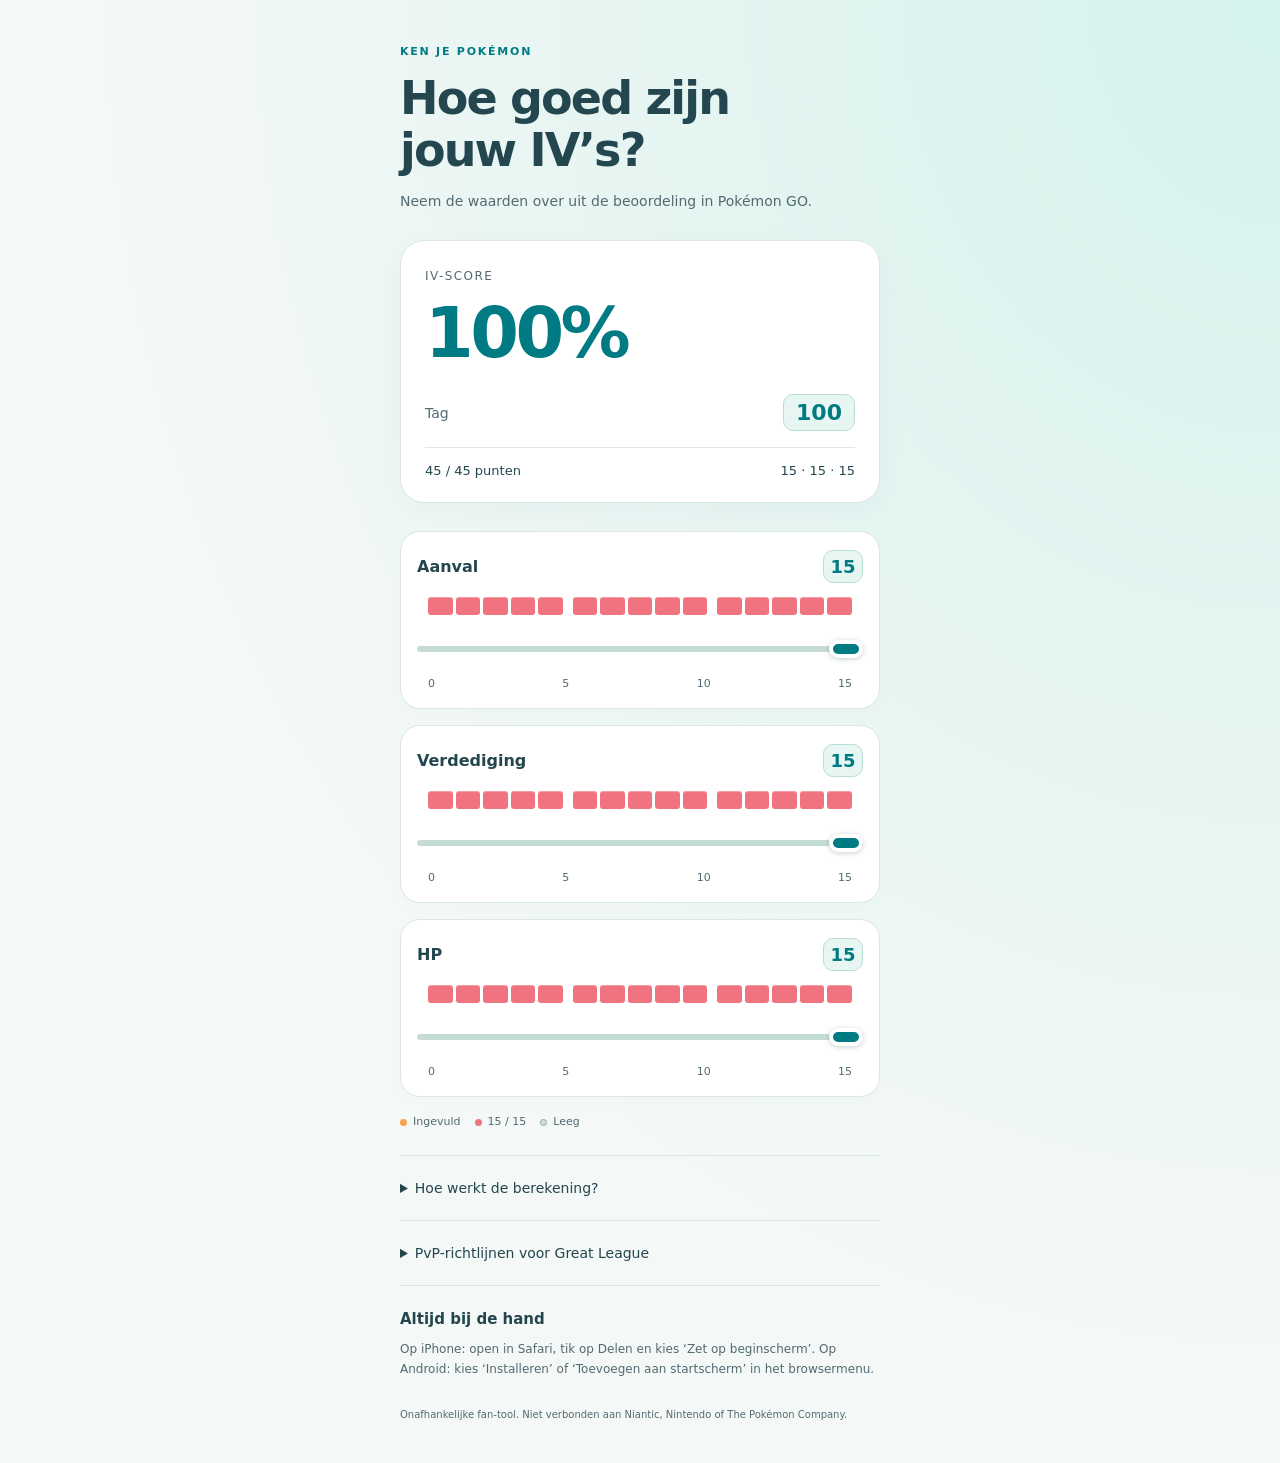
==== commit ad63bf55: "Add Great League candidate tag using requested IV margins" ====
--- a/iv-checker/index.html
+++ b/iv-checker/index.html
@@ -1,11 +1,11 @@
 <!doctype html>
-<html lang="nl"><head><meta charset="utf-8"><meta name="viewport" content="width=device-width,initial-scale=1"><meta name="theme-color" content="#f4f8f7"><link rel="manifest" href="manifest.webmanifest"><link rel="icon" href="icon.svg"><link rel="apple-touch-icon" href="icon-180.png"><link rel="stylesheet" href="style.css?v=7"><title>Pokémon GO IV Checker</title><script src="app.js?v=7" defer></script></head>
+<html lang="nl"><head><meta charset="utf-8"><meta name="viewport" content="width=device-width,initial-scale=1"><meta name="theme-color" content="#f4f8f7"><link rel="manifest" href="manifest.webmanifest"><link rel="icon" href="icon.svg"><link rel="apple-touch-icon" href="icon-180.png"><link rel="stylesheet" href="style.css?v=8"><title>Pokémon GO IV Checker</title><script src="app.js?v=8" defer></script></head>
 <body><main><header><small>KEN JE POKÉMON</small><h1>Hoe goed zijn<br>jouw IV’s?</h1><p>Neem de waarden over uit de beoordeling in Pokémon GO.</p></header>
-<section class="result" aria-label="IV-resultaat"><span>IV-score</span><output id="percentage" aria-live="polite" aria-atomic="true">100%</output><div class="tag-row"><span>Tag</span><output id="tag" aria-label="Pokémon GO tag">100</output></div><div><span id="total">45 / 45 punten</span><span id="values">15 · 15 · 15</span></div></section>
+<section class="result" aria-label="IV-resultaat"><span>IV-score</span><output id="percentage" aria-live="polite" aria-atomic="true">100%</output><div class="tag-row"><span>Tag</span><output id="tag" aria-label="Pokémon GO tag" aria-live="polite" aria-atomic="true">100</output></div><p id="pvp-note" class="pvp-note" hidden></p><div><span id="total">45 / 45 punten</span><span id="values">15 · 15 · 15</span></div></section>
 <section aria-label="IV-waarden">
 <div class="stat"><label for="attack">Aanval</label><output id="attack-value" for="attack">15</output><div class="bar"><div id="attack-blocks" class="blocks" aria-hidden="true"><span class="block-group"><span class="iv-block filled" data-point="1"></span><span class="iv-block filled" data-point="2"></span><span class="iv-block filled" data-point="3"></span><span class="iv-block filled" data-point="4"></span><span class="iv-block filled" data-point="5"></span></span><span class="block-group"><span class="iv-block filled" data-point="6"></span><span class="iv-block filled" data-point="7"></span><span class="iv-block filled" data-point="8"></span><span class="iv-block filled" data-point="9"></span><span class="iv-block filled" data-point="10"></span></span><span class="block-group"><span class="iv-block filled" data-point="11"></span><span class="iv-block filled" data-point="12"></span><span class="iv-block filled" data-point="13"></span><span class="iv-block filled" data-point="14"></span><span class="iv-block filled" data-point="15"></span></span></div><input id="attack" type="range" min="0" max="15" step="1" value="15"></div><div class="scale"><span>0</span><span>5</span><span>10</span><span>15</span></div></div>
 <div class="stat"><label for="defense">Verdediging</label><output id="defense-value" for="defense">15</output><div class="bar"><div id="defense-blocks" class="blocks" aria-hidden="true"><span class="block-group"><span class="iv-block filled" data-point="1"></span><span class="iv-block filled" data-point="2"></span><span class="iv-block filled" data-point="3"></span><span class="iv-block filled" data-point="4"></span><span class="iv-block filled" data-point="5"></span></span><span class="block-group"><span class="iv-block filled" data-point="6"></span><span class="iv-block filled" data-point="7"></span><span class="iv-block filled" data-point="8"></span><span class="iv-block filled" data-point="9"></span><span class="iv-block filled" data-point="10"></span></span><span class="block-group"><span class="iv-block filled" data-point="11"></span><span class="iv-block filled" data-point="12"></span><span class="iv-block filled" data-point="13"></span><span class="iv-block filled" data-point="14"></span><span class="iv-block filled" data-point="15"></span></span></div><input id="defense" type="range" min="0" max="15" step="1" value="15"></div><div class="scale"><span>0</span><span>5</span><span>10</span><span>15</span></div></div>
 <div class="stat"><label for="hp">HP</label><output id="hp-value" for="hp">15</output><div class="bar"><div id="hp-blocks" class="blocks" aria-hidden="true"><span class="block-group"><span class="iv-block filled" data-point="1"></span><span class="iv-block filled" data-point="2"></span><span class="iv-block filled" data-point="3"></span><span class="iv-block filled" data-point="4"></span><span class="iv-block filled" data-point="5"></span></span><span class="block-group"><span class="iv-block filled" data-point="6"></span><span class="iv-block filled" data-point="7"></span><span class="iv-block filled" data-point="8"></span><span class="iv-block filled" data-point="9"></span><span class="iv-block filled" data-point="10"></span></span><span class="block-group"><span class="iv-block filled" data-point="11"></span><span class="iv-block filled" data-point="12"></span><span class="iv-block filled" data-point="13"></span><span class="iv-block filled" data-point="14"></span><span class="iv-block filled" data-point="15"></span></span></div><input id="hp" type="range" min="0" max="15" step="1" value="15"></div><div class="scale"><span>0</span><span>5</span><span>10</span><span>15</span></div></div>
 <p class="legend"><i class="orange"></i> Ingevuld <i class="red"></i> 15 / 15 <i class="empty"></i> Leeg</p></section>
-<details><summary>Hoe werkt de berekening?</summary><p>(Aanval + Verdediging + HP) ÷ 45 × 100</p><p>Elke waarde ligt tussen 0 en 15. Het percentage is afgerond op het dichtstbijzijnde hele getal. Gebruik datzelfde getal zonder procentteken als tag in Pokémon GO. Gevulde blokjes zijn oranje; bij 15 punten wordt die hele balk rood. Lege blokjes zijn grijs. IV’s zeggen niet alles over prestaties in gevechten.</p></details>
-<aside><h2>Altijd bij de hand</h2><p>Op iPhone: open in Safari, tik op Delen en kies ‘Zet op beginscherm’. Op Android: kies ‘Installeren’ of ‘Toevoegen aan startscherm’ in het browsermenu.</p><button id="install" hidden>App installeren</button></aside><footer>Onafhankelijke fan-tool. Niet verbonden aan Niantic, Nintendo of The Pokémon Company.</footer><noscript>Schakel JavaScript in om de score te berekenen.</noscript></main></body></html>
+<details><summary>Hoe werkt de berekening?</summary><p>(Aanval + Verdediging + HP) ÷ 45 × 100</p><p>Elke waarde ligt tussen 0 en 15. Het percentage is afgerond op het dichtstbijzijnde hele getal. Buiten de Great League-selectie is de tag datzelfde getal zonder procentteken. Gevulde blokjes zijn oranje; bij 15 punten wordt die hele balk rood. Lege blokjes zijn grijs. IV’s zeggen niet alles over prestaties in gevechten.</p></details>
+<details class="pvp-guide"><summary>PvP-richtlijnen voor Great League</summary><p>De Great League-tag verschijnt bij Aanval 0–5, Verdediging 10–15 en HP 10–15.</p><p><strong>Aanval:</strong> 0–2 ideaal · 3–5 goed · 6–15 minder interessant.<br><strong>Verdediging en HP:</strong> 13–15 ideaal · 10–12 goed · 0–9 minder interessant.</p><p>Dit zijn algemene richtlijnen voor een eerste PvP-selectie, geen soortspecifieke ranking of garantie. De beste IV’s variëren per Pokémon; sommige hebben juist 15/15/15 nodig. De CP-limiet van Great League is 1.500, maar deze checker controleert je huidige CP niet.</p></details><aside><h2>Altijd bij de hand</h2><p>Op iPhone: open in Safari, tik op Delen en kies ‘Zet op beginscherm’. Op Android: kies ‘Installeren’ of ‘Toevoegen aan startscherm’ in het browsermenu.</p><button id="install" hidden>App installeren</button></aside><footer>Onafhankelijke fan-tool. Niet verbonden aan Niantic, Nintendo of The Pokémon Company.</footer><noscript>Schakel JavaScript in om de score te berekenen.</noscript></main></body></html>
--- a/iv-checker/style.css
+++ b/iv-checker/style.css
@@ -48,3 +48,5 @@
 aside p { font-size: 12px; }
 button { background: linear-gradient(110deg, #007b83, #008974); color: #fff; border: 0; border-radius: 999px; padding: 12px 18px; min-height: 44px; font: inherit; font-weight: 700; cursor: pointer; }
 footer { margin-top: 28px; color: var(--muted); font-size: 10px; line-height: 1.6; }
+
+.result .tag-row{flex-wrap:wrap}.tag-row output.league{font-size:14px;line-height:1.5;text-align:left;flex:1 1 200px;min-width:0;overflow-wrap:break-word}.pvp-note{font-size:12px;margin:0 0 16px;line-height:1.5}.pvp-guide{margin-top:0;border-top:0}
